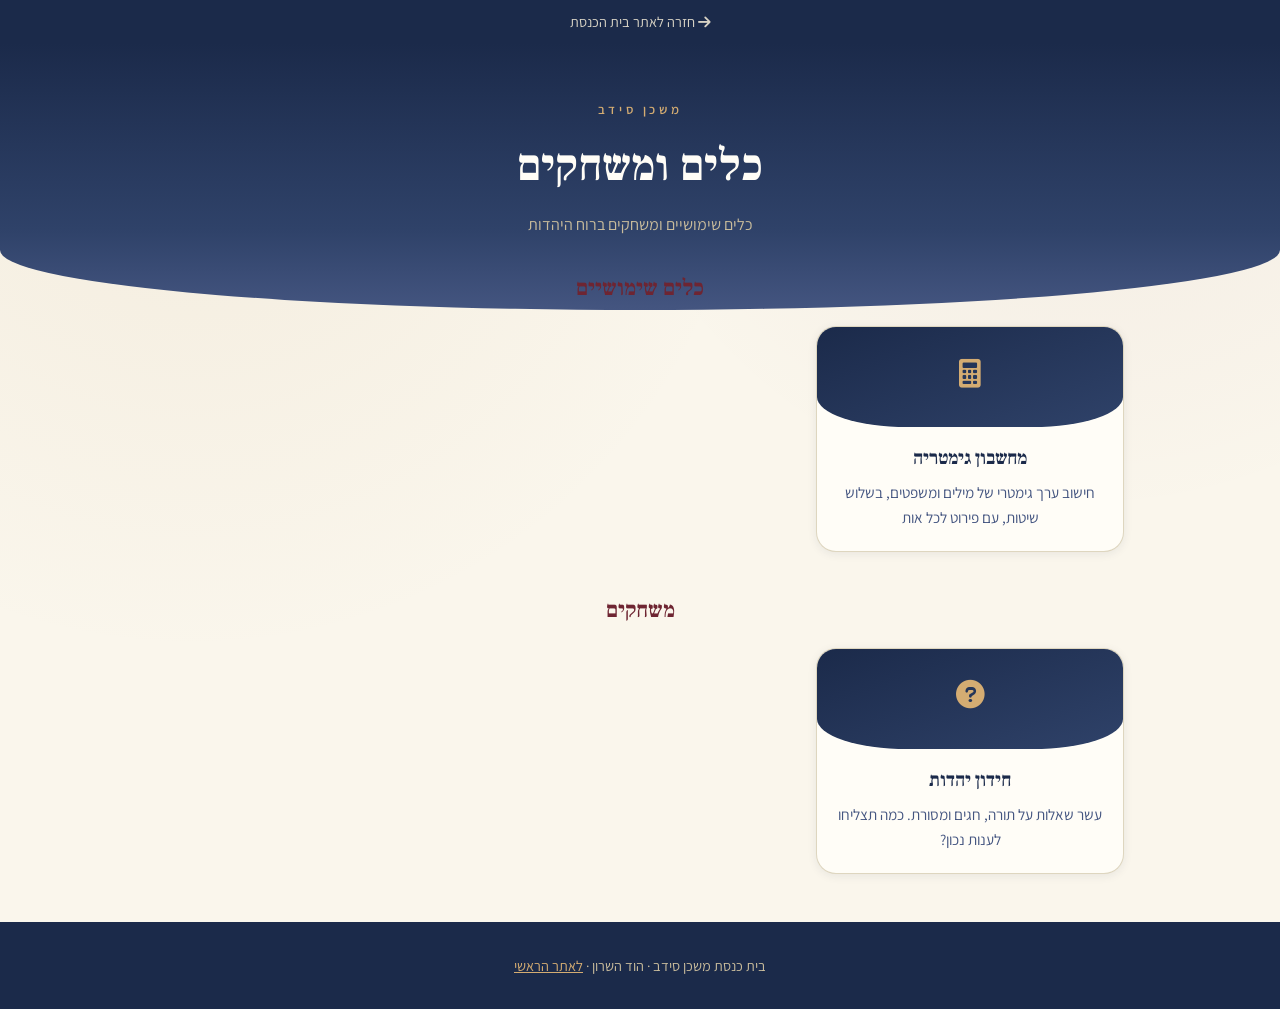
==== tools/index.html @ 4138e953 "12305" ====
<!DOCTYPE html>
<html lang="he" dir="rtl">
<head>
    <meta charset="UTF-8">
    <meta name="viewport" content="width=device-width, initial-scale=1.0">
    <title>כלים ומשחקים · משכן סידב</title>
    <link href="https://cdnjs.cloudflare.com/ajax/libs/font-awesome/6.0.0/css/all.min.css" rel="stylesheet">
    <link rel="preconnect" href="https://fonts.googleapis.com">
    <link href="https://fonts.googleapis.com/css2?family=Frank+Ruhl+Libre:wght@400;500;700&family=Assistant:wght@300;400;600;700&display=swap" rel="stylesheet">
    <link href="tools.css" rel="stylesheet">
</head>
<body>
    <div class="top-bar">
        <a href="../index.html"><i class="fa-solid fa-arrow-right"></i> חזרה לאתר בית הכנסת</a>
    </div>

    <header class="page-header">
        <p class="eyebrow">משכן סידב</p>
        <h1>כלים ומשחקים</h1>
        <p>כלים שימושיים ומשחקים ברוח היהדות</p>
    </header>

    <main>
        <h2 class="section-title">כלים שימושיים</h2>
        <div class="tool-grid">
            <a class="tool-card" href="gematria.html">
                <div class="tool-head"><i class="fa-solid fa-calculator"></i></div>
                <h3>מחשבון גימטריה</h3>
                <p>חישוב ערך גימטרי של מילים ומשפטים, בשלוש שיטות, עם פירוט לכל אות</p>
            </a>
        </div>

        <h2 class="section-title">משחקים</h2>
        <div class="tool-grid">
            <a class="tool-card" href="quiz.html">
                <div class="tool-head"><i class="fa-solid fa-circle-question"></i></div>
                <h3>חידון יהדות</h3>
                <p>עשר שאלות על תורה, חגים ומסורת. כמה תצליחו לענות נכון?</p>
            </a>
        </div>
    </main>

    <footer>
        <p>בית כנסת משכן סידב · הוד השרון · <a href="../index.html">לאתר הראשי</a></p>
    </footer>
</body>
</html>
---- tools/tools.css ----
/* ===================================================================
   "כלים ומשחקים" — shared styles for the tools area (tools/*.html).
   Same "שער" design system as the main synagogue page (index.html):
   Jerusalem stone, night techelet, brass and parochet wine, with the
   arch motif on headers and cards.
=================================================================== */
:root {
    --ink: #1b2a4a;
    --ink-light: #2f4269;
    --ink-soft: #445580;
    --stone: #ede6d3;
    --stone-dark: #c9bc9c;
    --cream: #faf6ec;
    --paper: #fffdf7;
    --gold: #b8925a;
    --gold-bright: #d4ac72;
    --wine: #6e2532;
    --wine-light: #8a3542;
    --ink-text: #241d12;
    --ok: #2e6b3f;
    --bad: #9b2c2c;

    --shadow-sm: 0 2px 10px rgba(27, 42, 74, 0.08);
    --shadow-md: 0 8px 24px rgba(27, 42, 74, 0.14);
    --shadow-lg: 0 20px 48px rgba(27, 42, 74, 0.22);

    --font-display: 'Frank Ruhl Libre', 'Times New Roman', serif;
    --font-body: 'Assistant', 'Segoe UI', Tahoma, sans-serif;

    --radius: 20px;
    --ease: cubic-bezier(0.4, 0, 0.2, 1);
}

* { margin: 0; padding: 0; box-sizing: border-box; }

@media (prefers-reduced-motion: reduce) {
    *, *::before, *::after {
        animation-duration: 0.001ms !important;
        transition-duration: 0.001ms !important;
    }
}

body {
    font-family: var(--font-body);
    background:
        radial-gradient(circle at 15% 8%, rgba(184,146,90,0.10), transparent 40%),
        radial-gradient(circle at 85% 0%, rgba(110,37,50,0.06), transparent 35%),
        var(--cream);
    color: var(--ink-text);
    direction: rtl;
    line-height: 1.65;
    overflow-x: hidden;
    min-height: 100vh;
    display: flex;
    flex-direction: column;
}

a { color: inherit; }
:focus-visible {
    outline: 3px solid var(--gold-bright);
    outline-offset: 3px;
    border-radius: 6px;
}
h1, h2, h3 { font-family: var(--font-display); }

/* ---------- top bar with back links ---------- */
.top-bar {
    background: var(--ink);
    color: var(--stone);
    font-size: 0.9rem;
    padding: 0.6rem 1rem;
    display: flex;
    justify-content: center;
    gap: 1.6rem;
    flex-wrap: wrap;
}
.top-bar a { text-decoration: none; opacity: 0.9; }
.top-bar a:hover { color: var(--gold-bright); opacity: 1; }

/* ---------- page header (arch) ---------- */
.page-header {
    background: linear-gradient(180deg, var(--ink) 0%, var(--ink-light) 70%, var(--ink-soft) 100%);
    color: var(--stone);
    text-align: center;
    padding: 3rem 1rem 4.5rem;
    border-radius: 0 0 50% 50% / 0 0 60px 60px;
}
.page-header .eyebrow {
    font-size: 0.8rem;
    letter-spacing: 0.28em;
    color: var(--gold-bright);
    font-weight: 600;
    margin-bottom: 0.6rem;
}
.page-header h1 {
    font-size: clamp(1.9rem, 5vw, 2.8rem);
    color: var(--paper);
}
.page-header p { color: var(--stone-dark); margin-top: 0.5rem; }

main {
    flex: 1;
    width: min(1000px, 100%);
    margin: -2.5rem auto 3rem;
    padding: 0 16px;
}

/* ---------- card ---------- */
.card {
    background: var(--paper);
    border-radius: var(--radius);
    border: 1px solid rgba(201,188,156,0.6);
    box-shadow: var(--shadow-md);
    padding: 1.8rem 1.6rem;
}
.card + .card { margin-top: 1.5rem; }
.card h2 { color: var(--wine); font-size: 1.3rem; margin-bottom: 0.8rem; }

/* ---------- hub grid ---------- */
.tool-grid {
    display: grid;
    grid-template-columns: repeat(auto-fill, minmax(260px, 1fr));
    gap: 1.4rem;
}
.tool-card {
    display: flex;
    flex-direction: column;
    background: var(--paper);
    border-radius: var(--radius);
    border: 1px solid rgba(201,188,156,0.6);
    box-shadow: var(--shadow-sm);
    overflow: hidden;
    text-decoration: none;
    text-align: center;
    transition: box-shadow 0.3s var(--ease), transform 0.3s var(--ease);
}
a.tool-card:hover { box-shadow: var(--shadow-lg); transform: translateY(-4px); }
.tool-card .tool-head {
    background: linear-gradient(160deg, var(--ink) 0%, var(--ink-light) 100%);
    color: var(--gold-bright);
    font-size: 1.8rem;
    padding: 1.4rem 1rem 1.9rem;
    border-radius: 0 0 90px 90px / 0 0 30px 30px;
}
.tool-card h3 { color: var(--ink); font-size: 1.2rem; margin: 1rem 1rem 0.3rem; }
.tool-card p { color: var(--ink-soft); font-size: 0.95rem; margin: 0 1rem 1.3rem; }
.tool-card.soon { opacity: 0.6; }
.tag {
    display: inline-block;
    margin: 0 auto 1.2rem;
    padding: 0.15rem 0.8rem;
    border-radius: 999px;
    font-size: 0.78rem;
    font-weight: 700;
    background: var(--stone);
    color: var(--wine);
}

.section-title {
    font-family: var(--font-display);
    color: var(--wine);
    font-size: 1.4rem;
    text-align: center;
    margin: 2.5rem 0 1.2rem;
}
.section-title:first-child { margin-top: 0; }

/* ---------- form controls ---------- */
.field { display: block; margin-bottom: 1rem; }
.field span { display: block; font-weight: 600; color: var(--ink); margin-bottom: 0.4rem; }
textarea, input[type="text"] {
    width: 100%;
    font: inherit;
    font-size: 1.3rem;
    padding: 0.8rem 1rem;
    border: 1.5px solid var(--stone-dark);
    border-radius: 14px;
    background: #fff;
    color: var(--ink-text);
    direction: rtl;
}
textarea:focus, input[type="text"]:focus { border-color: var(--gold); outline: none; box-shadow: 0 0 0 3px rgba(212,172,114,0.3); }

.btn {
    font: inherit;
    font-weight: 700;
    border: none;
    border-radius: 999px;
    padding: 0.7rem 1.6rem;
    background: var(--wine);
    color: var(--paper);
    cursor: pointer;
    transition: background 0.25s var(--ease), transform 0.25s var(--ease);
}
.btn:hover { background: var(--wine-light); transform: translateY(-2px); }
.btn.secondary { background: var(--stone); color: var(--ink); }
.btn.secondary:hover { background: var(--stone-dark); }

/* ---------- footer ---------- */
footer {
    background: var(--ink);
    color: var(--stone-dark);
    text-align: center;
    padding: 2rem 1rem;
    font-size: 0.9rem;
}
footer a { color: var(--gold-bright); }
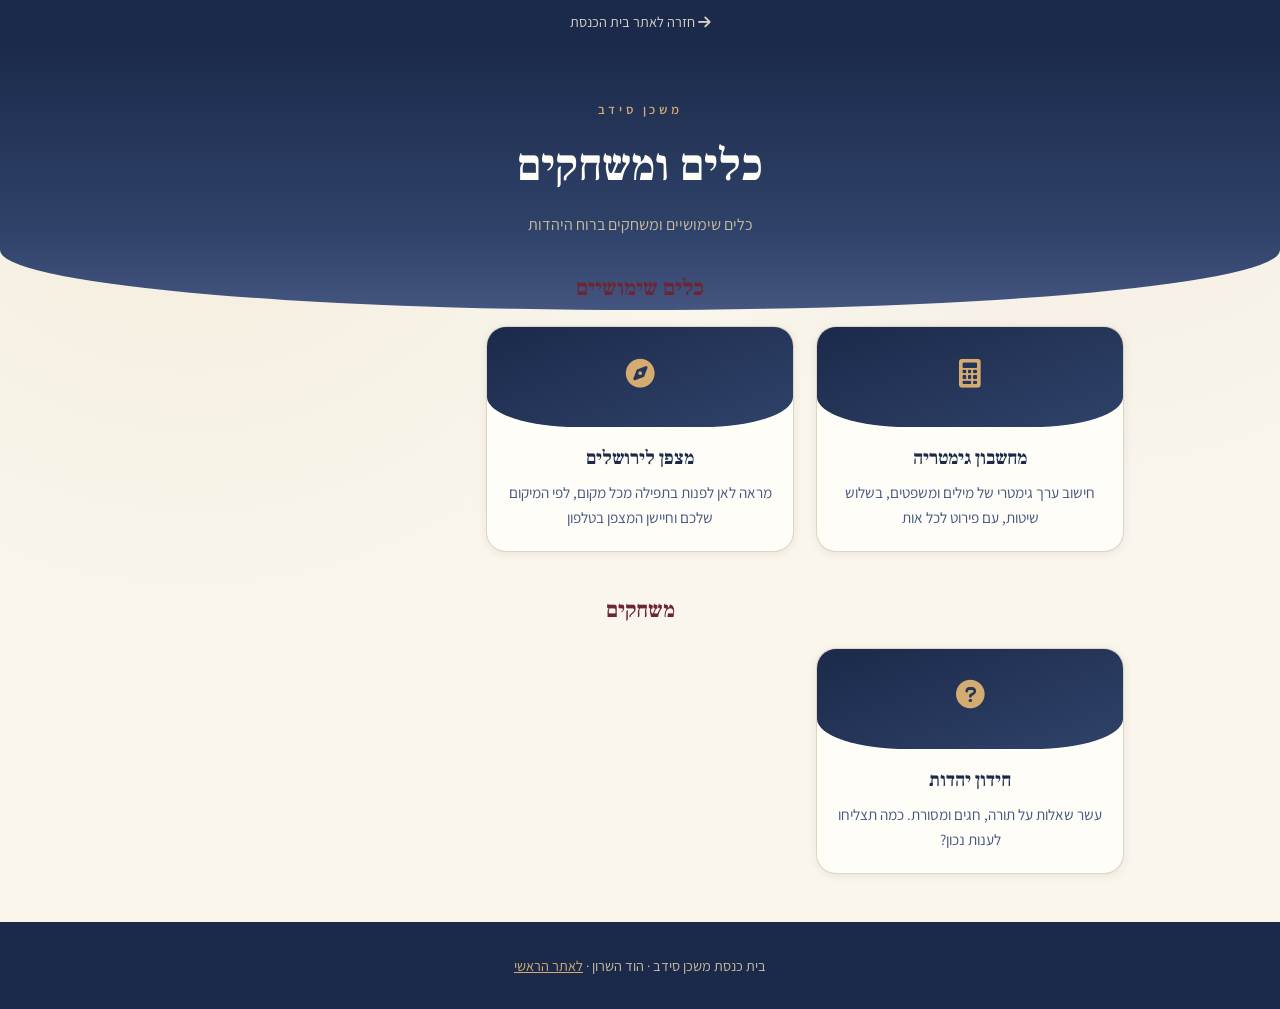
==== commit 0f78f623: "compose" ====
--- a/tools/index.html
+++ b/tools/index.html
@@ -28,6 +28,11 @@
                 <h3>מחשבון גימטריה</h3>
                 <p>חישוב ערך גימטרי של מילים ומשפטים, בשלוש שיטות, עם פירוט לכל אות</p>
             </a>
+            <a class="tool-card" href="compass.html">
+                <div class="tool-head"><i class="fa-solid fa-compass"></i></div>
+                <h3>מצפן לירושלים</h3>
+                <p>מראה לאן לפנות בתפילה מכל מקום, לפי המיקום שלכם וחיישן המצפן בטלפון</p>
+            </a>
         </div>
 
         <h2 class="section-title">משחקים</h2>
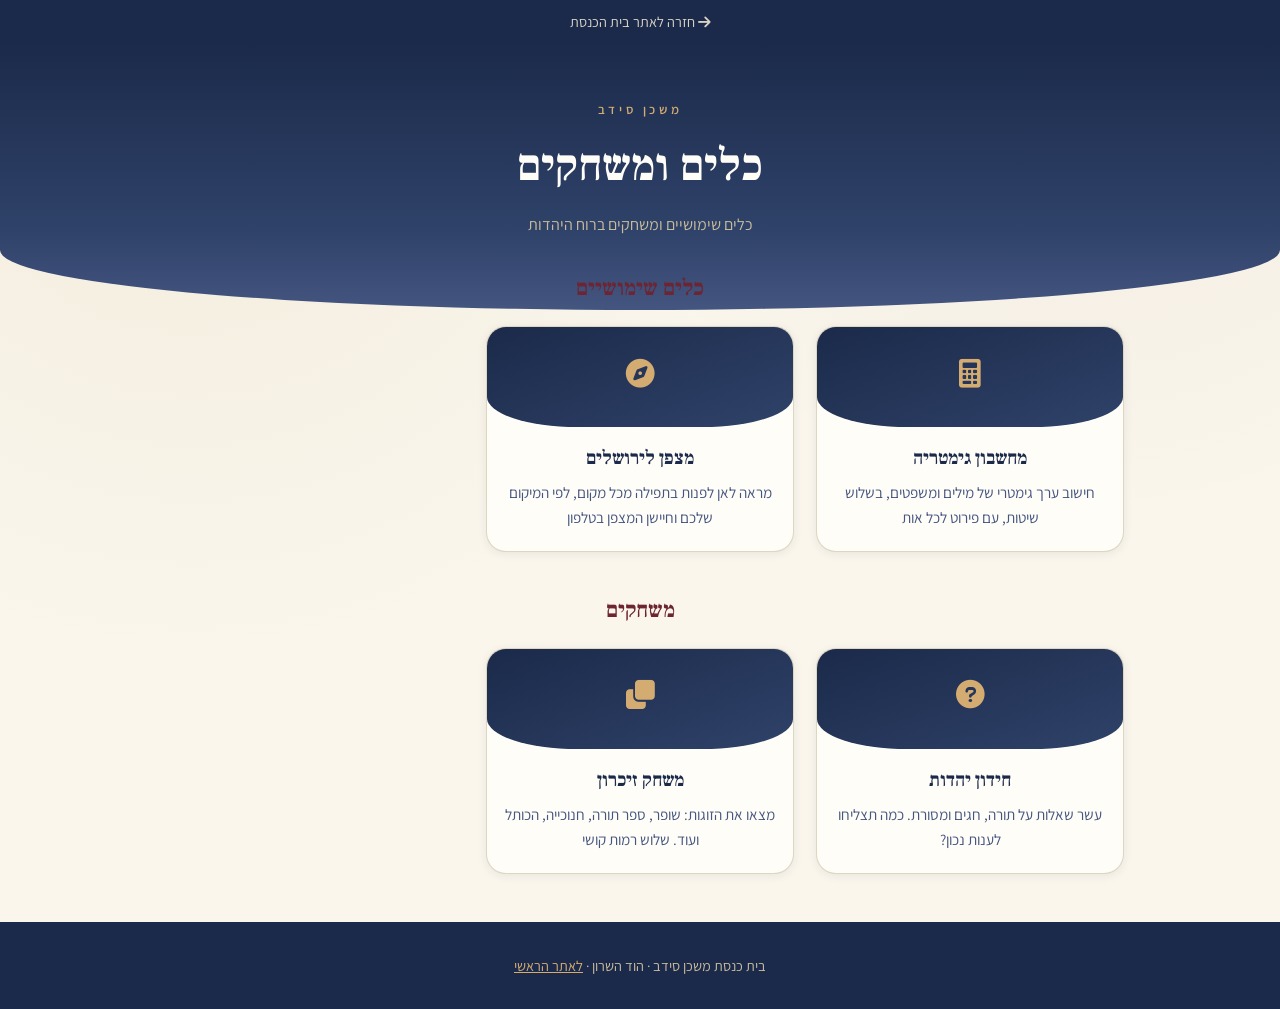
==== commit a789be01: "pazel" ====
--- a/tools/index.html
+++ b/tools/index.html
@@ -42,6 +42,11 @@
                 <h3>חידון יהדות</h3>
                 <p>עשר שאלות על תורה, חגים ומסורת. כמה תצליחו לענות נכון?</p>
             </a>
+            <a class="tool-card" href="memory.html">
+                <div class="tool-head"><i class="fa-solid fa-clone"></i></div>
+                <h3>משחק זיכרון</h3>
+                <p>מצאו את הזוגות: שופר, ספר תורה, חנוכייה, הכותל ועוד. שלוש רמות קושי</p>
+            </a>
         </div>
     </main>
 
